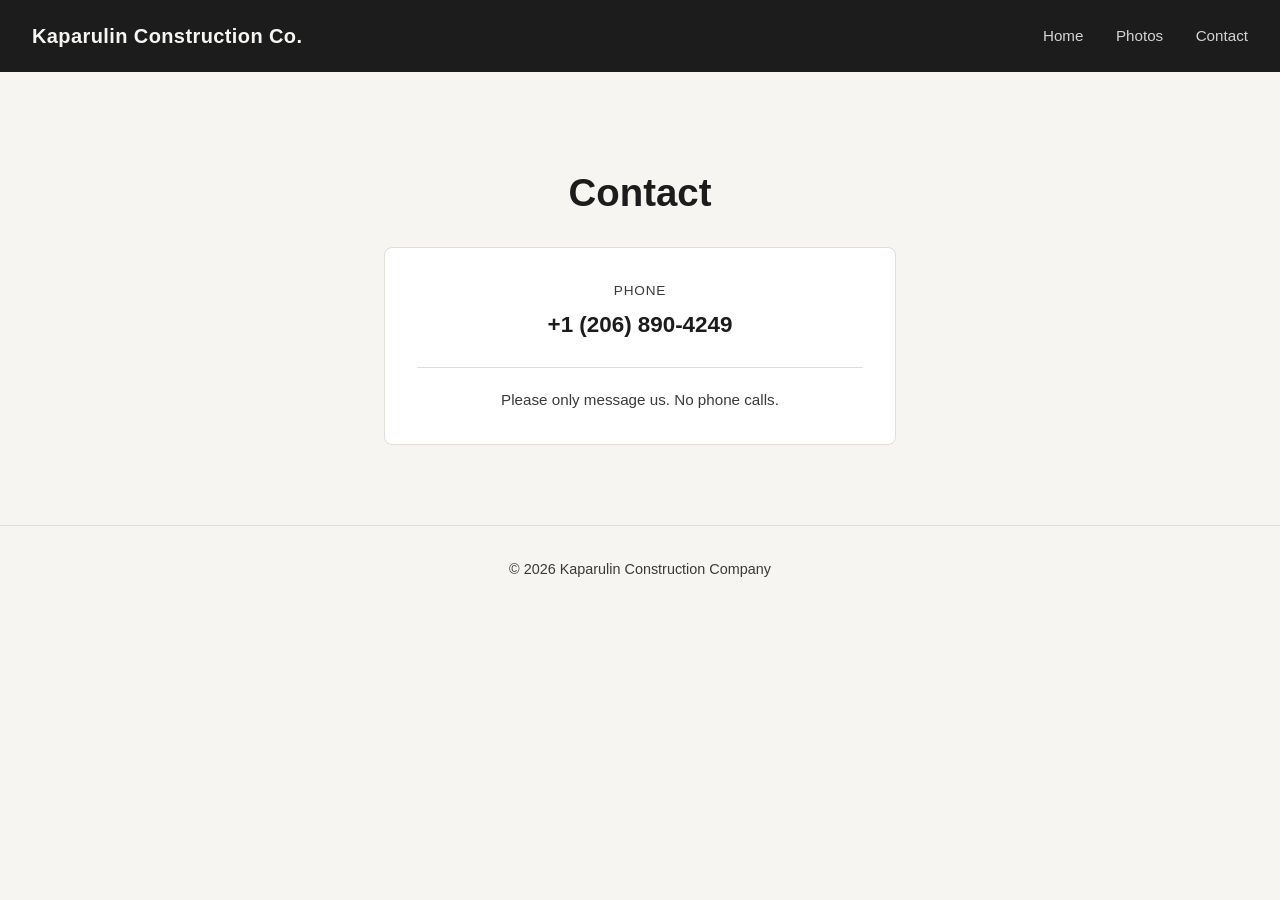
==== contact.html @ 2d28776e "Initial site: gallery, home, contact pages" ====
<!DOCTYPE html>
<html lang="en">
<head>
<meta charset="UTF-8">
<meta name="viewport" content="width=device-width, initial-scale=1.0">
<title>Contact — Kaparulin Construction Company</title>
<meta name="description" content="Contact Kaparulin Construction Company for tile, stone, fireplace, and sauna construction work.">
<link rel="stylesheet" href="style.css">
</head>
<body>

<header>
  <div class="brand">Kaparulin Construction Co.</div>
  <nav>
    <a href="index.html">Home</a>
    <a href="gallery.html">Photos</a>
    <a href="contact.html">Contact</a>
  </nav>
</header>

<div class="contact-wrap">
  <h1>Contact</h1>

  <div class="contact-card">
    <div class="label">Phone</div>
    <div class="value">+1 (206) 890-4249</div>
    <div class="note">Please only message us. No phone calls.</div>
  </div>
</div>

<footer>
  &copy; <span id="year"></span> Kaparulin Construction Company
</footer>

<script>document.getElementById('year').textContent = new Date().getFullYear();</script>
</body>
</html>
---- style.css ----
:root {
  --charcoal: #1c1c1c;
  --stone: #3a3a3a;
  --cream: #f7f5f2;
  --accent: #b5651d;
  --line: #e2ddd6;
}

* { box-sizing: border-box; }

body {
  margin: 0;
  font-family: -apple-system, BlinkMacSystemFont, "Segoe UI", Helvetica, Arial, sans-serif;
  background: var(--cream);
  color: var(--charcoal);
  line-height: 1.6;
}

a { color: inherit; text-decoration: none; }

header {
  display: flex;
  justify-content: space-between;
  align-items: center;
  padding: 1.25rem 2rem;
  background: var(--charcoal);
  color: var(--cream);
  position: sticky;
  top: 0;
  z-index: 100;
}

header .brand {
  font-size: 1.25rem;
  font-weight: 700;
  letter-spacing: 0.02em;
}

nav a {
  margin-left: 1.75rem;
  font-size: 0.95rem;
  font-weight: 500;
  opacity: 0.85;
  transition: opacity 0.15s;
}

nav a:hover { opacity: 1; }

.hero {
  text-align: center;
  padding: 4.5rem 1.5rem 3rem;
}

.hero h1 {
  font-size: clamp(1.9rem, 4vw, 3rem);
  margin: 0 0 0.5rem;
  font-weight: 800;
}

.hero p {
  font-size: 1.15rem;
  color: var(--stone);
  margin: 0;
}

.hero .cta {
  display: inline-block;
  margin-top: 1.75rem;
  padding: 0.8rem 1.9rem;
  background: var(--accent);
  color: #fff;
  border-radius: 3px;
  font-weight: 600;
  letter-spacing: 0.02em;
}

.featured {
  display: grid;
  grid-template-columns: repeat(3, 1fr);
  gap: 0.5rem;
  max-width: 1100px;
  margin: 0 auto 3.5rem;
  padding: 0 1.5rem;
}

.featured img {
  width: 100%;
  height: 260px;
  object-fit: cover;
  border-radius: 4px;
}

.about {
  max-width: 720px;
  margin: 0 auto 4rem;
  padding: 0 1.5rem;
  text-align: center;
}

.about h2 {
  font-size: 1.6rem;
  margin-bottom: 1rem;
}

.about p {
  color: var(--stone);
  font-size: 1.05rem;
}

.gallery-header {
  text-align: center;
  padding: 3rem 1.5rem 2rem;
}

.gallery-header h1 {
  font-size: clamp(1.7rem, 3.5vw, 2.4rem);
  margin: 0;
}

.gallery {
  display: grid;
  grid-template-columns: repeat(auto-fill, minmax(230px, 1fr));
  gap: 0.6rem;
  max-width: 1200px;
  margin: 0 auto;
  padding: 0 1.5rem 4rem;
}

.gallery img {
  width: 100%;
  height: 230px;
  object-fit: cover;
  border-radius: 4px;
  cursor: pointer;
  transition: opacity 0.15s;
  display: block;
}

.gallery img:hover { opacity: 0.85; }

.lightbox {
  display: none;
  position: fixed;
  inset: 0;
  background: rgba(10, 10, 10, 0.92);
  z-index: 1000;
  align-items: center;
  justify-content: center;
  padding: 2rem;
}

.lightbox.open { display: flex; }

.lightbox img {
  max-width: 90vw;
  max-height: 85vh;
  border-radius: 4px;
}

.lightbox .close,
.lightbox .prev,
.lightbox .next {
  position: absolute;
  color: #fff;
  font-size: 2rem;
  cursor: pointer;
  user-select: none;
  padding: 0.5rem 1rem;
}

.lightbox .close { top: 1rem; right: 1.5rem; font-size: 2.2rem; }
.lightbox .prev { left: 0.5rem; top: 50%; transform: translateY(-50%); }
.lightbox .next { right: 0.5rem; top: 50%; transform: translateY(-50%); }

.contact-wrap {
  max-width: 560px;
  margin: 0 auto;
  padding: 4rem 1.5rem 5rem;
  text-align: center;
}

.contact-wrap h1 {
  font-size: clamp(1.7rem, 3.5vw, 2.4rem);
  margin-bottom: 1.5rem;
}

.contact-card {
  background: #fff;
  border: 1px solid var(--line);
  border-radius: 8px;
  padding: 2rem;
  margin-top: 1.5rem;
}

.contact-card .label {
  font-size: 0.85rem;
  text-transform: uppercase;
  letter-spacing: 0.06em;
  color: var(--stone);
  margin-bottom: 0.3rem;
}

.contact-card .value {
  font-size: 1.4rem;
  font-weight: 700;
  margin-bottom: 1.5rem;
}

.contact-card .note {
  font-size: 0.95rem;
  color: var(--stone);
  border-top: 1px solid var(--line);
  padding-top: 1.25rem;
}

footer {
  text-align: center;
  padding: 2rem 1.5rem;
  color: var(--stone);
  font-size: 0.9rem;
  border-top: 1px solid var(--line);
}

@media (max-width: 640px) {
  header { padding: 1rem 1.25rem; }
  nav a { margin-left: 1.1rem; font-size: 0.88rem; }
  .featured { grid-template-columns: 1fr; }
  .featured img { height: 220px; }
}
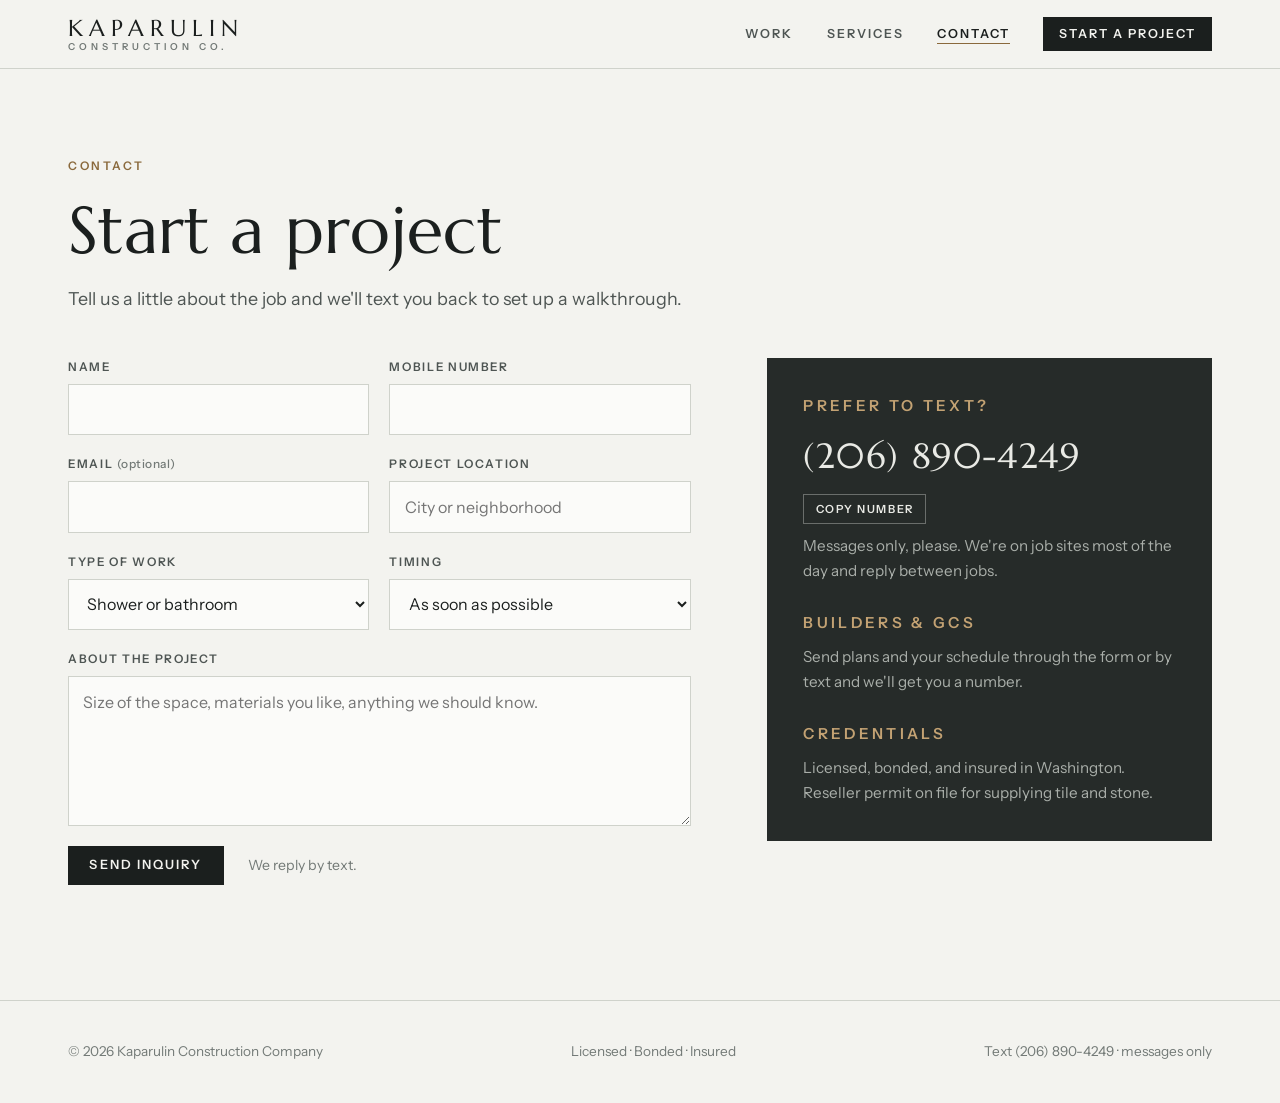
==== commit 3b672bf2: "Initial site" ====
--- a/contact.html
+++ b/contact.html
@@ -1,37 +1,121 @@
-<!DOCTYPE html>
+<!doctype html>
 <html lang="en">
 <head>
-<meta charset="UTF-8">
-<meta name="viewport" content="width=device-width, initial-scale=1.0">
-<title>Contact — Kaparulin Construction Company</title>
-<meta name="description" content="Contact Kaparulin Construction Company for tile, stone, fireplace, and sauna construction work.">
+<meta charset="utf-8">
+<meta name="viewport" content="width=device-width, initial-scale=1, viewport-fit=cover">
+<title>Contact | Kaparulin Construction Company</title>
+<meta name="description" content="Start a tile, stone, or masonry project with Kaparulin Construction Company. Text (206) 890-4249 or send an inquiry.">
+<link rel="canonical" href="https://kaparulinconstruction.com/contact.html">
+<meta property="og:title" content="Contact | Kaparulin Construction Company">
+<meta property="og:description" content="Start a tile, stone, or masonry project with Kaparulin Construction Company. Text (206) 890-4249 or send an inquiry.">
+<meta property="og:image" content="https://kaparulinconstruction.com/images/full/photo25.jpg">
+<meta property="og:type" content="website">
+<meta name="theme-color" content="#F3F3EF">
+<link rel="icon" href="data:image/svg+xml,<svg xmlns='http://www.w3.org/2000/svg' viewBox='0 0 64 64'><rect width='64' height='64' fill='%23262B29'/><text x='32' y='44' font-family='Georgia,serif' font-size='34' text-anchor='middle' fill='%23E9EAE5'>K</text></svg>">
+<link rel="preconnect" href="https://fonts.googleapis.com"><link rel="preconnect" href="https://fonts.gstatic.com" crossorigin><link rel="stylesheet" href="https://fonts.googleapis.com/css2?family=Instrument+Sans:wght@400;500;600&family=Marcellus&display=swap">
 <link rel="stylesheet" href="style.css">
 </head>
 <body>
-
-<header>
-  <div class="brand">Kaparulin Construction Co.</div>
-  <nav>
-    <a href="index.html">Home</a>
-    <a href="gallery.html">Photos</a>
-    <a href="contact.html">Contact</a>
-  </nav>
+<header class="site-header">
+  <div class="wrap">
+    <a class="mark" href="index.html" aria-label="Kaparulin Construction Company, home">
+      <span class="mark__name">KAPARULIN</span>
+      <span class="mark__sub">Construction Co.</span>
+    </a>
+    <nav class="nav" aria-label="Main">
+      <a href="gallery.html">Work</a>
+      <a class="hide-sm" href="index.html#services">Services</a>
+      <a href="contact.html" aria-current="page">Contact</a>
+      <a class="btn" href="contact.html">Start a project</a>
+    </nav>
+  </div>
 </header>
 
-<div class="contact-wrap">
-  <h1>Contact</h1>
+<main>
+<section class="page-head">
+  <div class="wrap">
+    <p class="eyebrow">Contact</p>
+    <h1>Start a project</h1>
+    <p class="lede">Tell us a little about the job and we'll text you back to set up a walkthrough.</p>
+  </div>
+</section>
+<section class="section" style="padding-top:0">
+  <div class="wrap contact">
+    <form class="form" id="inquiry" novalidate>
+      <div class="field">
+        <label for="f-name">Name</label>
+        <input id="f-name" name="name" autocomplete="name" required>
+      </div>
+      <div class="field">
+        <label for="f-phone">Mobile number</label>
+        <input id="f-phone" name="phone" type="tel" autocomplete="tel" required>
+      </div>
+      <div class="field">
+        <label for="f-email">Email <em>(optional)</em></label>
+        <input id="f-email" name="email" type="email" autocomplete="email">
+      </div>
+      <div class="field">
+        <label for="f-city">Project location</label>
+        <input id="f-city" name="location" placeholder="City or neighborhood" autocomplete="address-level2">
+      </div>
+      <div class="field">
+        <label for="f-type">Type of work</label>
+        <select id="f-type" name="project_type">
+          <option>Shower or bathroom</option>
+          <option>Kitchen or backsplash</option>
+          <option>Fireplace</option>
+          <option>Patio or outdoor stone</option>
+          <option>Sauna</option>
+          <option>Subcontract for a builder</option>
+          <option>Something else</option>
+        </select>
+      </div>
+      <div class="field">
+        <label for="f-when">Timing</label>
+        <select id="f-when" name="timing">
+          <option>As soon as possible</option>
+          <option>In the next 1 to 3 months</option>
+          <option>In 3 to 6 months</option>
+          <option>Still planning</option>
+        </select>
+      </div>
+      <div class="field field--full">
+        <label for="f-msg">About the project</label>
+        <textarea id="f-msg" name="message" placeholder="Size of the space, materials you like, anything we should know." required></textarea>
+      </div>
+      <div class="form__foot">
+        <button class="btn" type="submit">Send inquiry</button>
+        <span class="form__note">We reply by text.</span>
+      </div>
+      <div class="status" id="status" role="status" hidden></div>
+    </form>
 
-  <div class="contact-card">
-    <div class="label">Phone</div>
-    <div class="value">+1 (206) 890-4249</div>
-    <div class="note">Please only message us. No phone calls.</div>
+    <aside class="aside">
+      <div class="aside__block">
+        <p class="eyebrow">Prefer to text?</p>
+        <a class="phone" href="sms:+12068904249" id="phone">(206) 890-4249</a>
+        <button class="copy" type="button" data-copy="(206) 890-4249">Copy number</button>
+        <p>Messages only, please. We're on job sites most of the day and reply between jobs.</p>
+      </div>
+      <div class="aside__block">
+        <p class="eyebrow">Builders &amp; GCs</p>
+        <p>Send plans and your schedule through the form or by text and we'll get you a number.</p>
+      </div>
+      <div class="aside__block">
+        <p class="eyebrow">Credentials</p>
+        <p>Licensed, bonded, and insured in Washington. Reseller permit on file for supplying tile and stone.</p>
+      </div>
+    </aside>
   </div>
-</div>
-
-<footer>
-  &copy; <span id="year"></span> Kaparulin Construction Company
+</section>
+</main>
+<footer class="site-footer">
+  <div class="wrap">
+    <div>&copy; <span data-year>2026</span> Kaparulin Construction Company</div>
+    <div>Licensed &middot; Bonded &middot; Insured</div>
+    <div>Text <a href="sms:+12068904249">(206) 890-4249</a> &middot; messages only</div>
+  </div>
 </footer>
-
-<script>document.getElementById('year').textContent = new Date().getFullYear();</script>
+<script src="main.js"></script>
 </body>
 </html>
--- a/style.css
+++ b/style.css
@@ -1,229 +1,249 @@
+/* Kaparulin Construction Company */
 :root {
-  --charcoal: #1c1c1c;
-  --stone: #3a3a3a;
-  --cream: #f7f5f2;
-  --accent: #b5651d;
-  --line: #e2ddd6;
-}
-
-* { box-sizing: border-box; }
-
+  --page: #F3F3EF;
+  --band: #E6E7E2;
+  --line: #CFD2CB;
+  --ink: #1B1F1E;
+  --ink-2: #4E5553;
+  --ink-3: #737A77;
+  --bronze: #8A693C;
+  --bronze-deep: #6E522B;
+  --grout: #262B29;
+  --on-grout: #E9EAE5;
+  --on-grout-2: #A9AEA9;
+  --display: "Marcellus", "Trajan Pro", Georgia, "Times New Roman", serif;
+  --body: "Instrument Sans", "Helvetica Neue", Arial, system-ui, sans-serif;
+  --gutter: clamp(16px, 4vw, 48px);
+  --max: 1240px;
+  color-scheme: light;
+}
+
+*, *::before, *::after { box-sizing: border-box; }
+html { -webkit-text-size-adjust: 100%; scroll-behavior: smooth; }
 body {
   margin: 0;
-  font-family: -apple-system, BlinkMacSystemFont, "Segoe UI", Helvetica, Arial, sans-serif;
-  background: var(--cream);
-  color: var(--charcoal);
+  background: var(--page);
+  color: var(--ink);
+  font-family: var(--body);
+  font-size: 17px;
   line-height: 1.6;
-}
-
-a { color: inherit; text-decoration: none; }
-
-header {
-  display: flex;
-  justify-content: space-between;
-  align-items: center;
-  padding: 1.25rem 2rem;
-  background: var(--charcoal);
-  color: var(--cream);
-  position: sticky;
-  top: 0;
-  z-index: 100;
-}
-
-header .brand {
-  font-size: 1.25rem;
-  font-weight: 700;
-  letter-spacing: 0.02em;
-}
-
-nav a {
-  margin-left: 1.75rem;
-  font-size: 0.95rem;
-  font-weight: 500;
-  opacity: 0.85;
-  transition: opacity 0.15s;
-}
-
-nav a:hover { opacity: 1; }
-
-.hero {
-  text-align: center;
-  padding: 4.5rem 1.5rem 3rem;
-}
-
-.hero h1 {
-  font-size: clamp(1.9rem, 4vw, 3rem);
-  margin: 0 0 0.5rem;
-  font-weight: 800;
-}
-
-.hero p {
-  font-size: 1.15rem;
-  color: var(--stone);
+  -webkit-font-smoothing: antialiased;
+}
+img { display: block; max-width: 100%; height: auto; }
+a { color: inherit; }
+[hidden] { display: none !important; }
+
+.wrap { width: 100%; max-width: var(--max); margin-inline: auto; padding-inline: var(--gutter); }
+
+h1, h2, h3 {
+  font-family: var(--display);
+  font-weight: 400;
+  line-height: 1.12;
+  letter-spacing: 0.005em;
+  text-wrap: balance;
   margin: 0;
 }
-
-.hero .cta {
-  display: inline-block;
-  margin-top: 1.75rem;
-  padding: 0.8rem 1.9rem;
-  background: var(--accent);
-  color: #fff;
-  border-radius: 3px;
+h1 { font-size: clamp(2.35rem, 5.2vw, 4.1rem); }
+h2 { font-size: clamp(1.9rem, 3.4vw, 2.75rem); }
+h3 { font-size: 1.4rem; }
+p { margin: 0; max-width: 62ch; }
+
+.eyebrow {
+  font-family: var(--body);
+  font-size: 0.74rem;
   font-weight: 600;
-  letter-spacing: 0.02em;
-}
-
-.featured {
-  display: grid;
-  grid-template-columns: repeat(3, 1fr);
-  gap: 0.5rem;
-  max-width: 1100px;
-  margin: 0 auto 3.5rem;
-  padding: 0 1.5rem;
-}
-
-.featured img {
-  width: 100%;
-  height: 260px;
-  object-fit: cover;
-  border-radius: 4px;
-}
-
-.about {
-  max-width: 720px;
-  margin: 0 auto 4rem;
-  padding: 0 1.5rem;
-  text-align: center;
-}
-
-.about h2 {
-  font-size: 1.6rem;
-  margin-bottom: 1rem;
-}
-
-.about p {
-  color: var(--stone);
-  font-size: 1.05rem;
-}
-
-.gallery-header {
-  text-align: center;
-  padding: 3rem 1.5rem 2rem;
-}
-
-.gallery-header h1 {
-  font-size: clamp(1.7rem, 3.5vw, 2.4rem);
-  margin: 0;
-}
-
-.gallery {
-  display: grid;
-  grid-template-columns: repeat(auto-fill, minmax(230px, 1fr));
-  gap: 0.6rem;
-  max-width: 1200px;
-  margin: 0 auto;
-  padding: 0 1.5rem 4rem;
-}
-
-.gallery img {
-  width: 100%;
-  height: 230px;
-  object-fit: cover;
-  border-radius: 4px;
+  letter-spacing: 0.22em;
+  text-transform: uppercase;
+  color: var(--bronze);
+}
+.lede { font-size: 1.12rem; color: var(--ink-2); }
+
+/* Buttons */
+.btn {
+  display: inline-flex; align-items: center; justify-content: center; gap: 0.6em;
+  padding: 0.95em 1.6em;
+  font: 600 0.8rem/1 var(--body);
+  letter-spacing: 0.16em; text-transform: uppercase;
+  text-decoration: none;
+  border: 1px solid var(--ink);
+  background: var(--ink); color: var(--page);
   cursor: pointer;
-  transition: opacity 0.15s;
-  display: block;
-}
-
-.gallery img:hover { opacity: 0.85; }
-
-.lightbox {
-  display: none;
-  position: fixed;
-  inset: 0;
-  background: rgba(10, 10, 10, 0.92);
-  z-index: 1000;
-  align-items: center;
-  justify-content: center;
-  padding: 2rem;
-}
-
-.lightbox.open { display: flex; }
-
-.lightbox img {
-  max-width: 90vw;
-  max-height: 85vh;
-  border-radius: 4px;
-}
-
-.lightbox .close,
-.lightbox .prev,
-.lightbox .next {
-  position: absolute;
-  color: #fff;
-  font-size: 2rem;
-  cursor: pointer;
-  user-select: none;
-  padding: 0.5rem 1rem;
-}
-
-.lightbox .close { top: 1rem; right: 1.5rem; font-size: 2.2rem; }
-.lightbox .prev { left: 0.5rem; top: 50%; transform: translateY(-50%); }
-.lightbox .next { right: 0.5rem; top: 50%; transform: translateY(-50%); }
-
-.contact-wrap {
-  max-width: 560px;
-  margin: 0 auto;
-  padding: 4rem 1.5rem 5rem;
-  text-align: center;
-}
-
-.contact-wrap h1 {
-  font-size: clamp(1.7rem, 3.5vw, 2.4rem);
-  margin-bottom: 1.5rem;
-}
-
-.contact-card {
-  background: #fff;
-  border: 1px solid var(--line);
-  border-radius: 8px;
-  padding: 2rem;
-  margin-top: 1.5rem;
-}
-
-.contact-card .label {
-  font-size: 0.85rem;
-  text-transform: uppercase;
-  letter-spacing: 0.06em;
-  color: var(--stone);
-  margin-bottom: 0.3rem;
-}
-
-.contact-card .value {
-  font-size: 1.4rem;
-  font-weight: 700;
-  margin-bottom: 1.5rem;
-}
-
-.contact-card .note {
-  font-size: 0.95rem;
-  color: var(--stone);
+  transition: background .2s, color .2s, border-color .2s;
+}
+.btn:hover { background: var(--bronze-deep); border-color: var(--bronze-deep); }
+.btn--ghost { background: transparent; color: var(--ink); }
+.btn--ghost:hover { background: var(--ink); color: var(--page); border-color: var(--ink); }
+.btn--light { background: var(--on-grout); color: var(--grout); border-color: var(--on-grout); }
+.btn--light:hover { background: transparent; color: var(--on-grout); border-color: var(--on-grout); }
+a:focus-visible, button:focus-visible, input:focus-visible, select:focus-visible, textarea:focus-visible {
+  outline: 2px solid var(--bronze); outline-offset: 3px;
+}
+
+/* Header */
+.site-header {
+  position: sticky; top: env(safe-area-inset-top, 0px); z-index: 20;
+  background: color-mix(in srgb, var(--page) 90%, transparent);
+  backdrop-filter: blur(10px); -webkit-backdrop-filter: blur(10px);
+  border-bottom: 1px solid var(--line);
+}
+.site-header .wrap { display: flex; align-items: center; justify-content: space-between; gap: 24px; padding-block: 16px; }
+.mark { display: grid; gap: 3px; text-decoration: none; line-height: 1; }
+.mark__name { font-family: var(--display); font-size: 1.45rem; letter-spacing: 0.26em; margin-right: -0.26em; }
+.mark__sub { font-size: 0.6rem; font-weight: 600; letter-spacing: 0.42em; color: var(--ink-3); text-transform: uppercase; }
+.nav { display: flex; align-items: center; gap: clamp(14px, 2.6vw, 34px); }
+.nav a { font-size: 0.78rem; font-weight: 600; letter-spacing: 0.16em; text-transform: uppercase; text-decoration: none; color: var(--ink-2); }
+.nav a:hover, .nav a[aria-current="page"] { color: var(--ink); }
+.nav a[aria-current="page"] { box-shadow: inset 0 -1px 0 var(--bronze); }
+.nav .btn { color: var(--page); padding: 0.8em 1.2em; }
+.nav .btn:hover { color: var(--page); }
+
+/* Hero */
+.hero .wrap {
+  display: grid; grid-template-columns: 1.05fr 0.95fr; gap: clamp(32px, 6vw, 88px);
+  align-items: center; padding-block: clamp(40px, 7vw, 96px);
+}
+.hero__text { display: grid; gap: 26px; }
+.hero__actions { display: flex; flex-wrap: wrap; gap: 12px; }
+.hero__figure { margin: 0; display: grid; gap: 12px; }
+.hero__figure img { width: 100%; aspect-ratio: 4 / 5; object-fit: cover; }
+.caption { font-size: 0.8rem; color: var(--ink-3); letter-spacing: 0.04em; }
+
+.creds {
+  display: flex; flex-wrap: wrap; gap: 10px 0;
+  list-style: none; margin: 8px 0 0; padding: 22px 0 0;
   border-top: 1px solid var(--line);
-  padding-top: 1.25rem;
-}
-
-footer {
-  text-align: center;
-  padding: 2rem 1.5rem;
-  color: var(--stone);
-  font-size: 0.9rem;
-  border-top: 1px solid var(--line);
-}
-
+  font-size: 0.78rem; font-weight: 600; letter-spacing: 0.14em; text-transform: uppercase; color: var(--ink-2);
+}
+.creds li:not(:last-child)::after { content: "·"; margin-inline: 0.9em; color: var(--bronze); }
+
+/* Sections */
+.section { padding-block: clamp(64px, 9vw, 120px); }
+.section--band { background: var(--band); }
+.section--grout { background: var(--grout); color: var(--on-grout); }
+.section--grout .lede, .section--grout p { color: var(--on-grout-2); }
+.section--grout .eyebrow { color: #C3A273; }
+.section__head { display: grid; gap: 16px; margin-bottom: clamp(36px, 5vw, 60px); max-width: 720px; }
+
+/* Services */
+.services { list-style: none; margin: 0; padding: 0; border-top: 1px solid var(--line); }
+.service {
+  display: grid; grid-template-columns: minmax(180px, 0.9fr) 2fr; gap: 12px 48px;
+  padding-block: 30px; border-bottom: 1px solid var(--line);
+}
+.service p { color: var(--ink-2); }
+
+/* Featured work, set like tile with dark grout joints */
+.tilewall {
+  display: grid; grid-template-columns: 1.25fr 1fr 1fr; grid-template-rows: repeat(2, minmax(0, 1fr));
+  gap: 5px; padding: 5px; background: var(--grout);
+}
+.tilewall a { position: relative; display: block; overflow: hidden; min-height: 0; }
+.tilewall a:first-child { grid-row: span 2; }
+.tilewall img { width: 100%; height: 100%; object-fit: cover; aspect-ratio: 4 / 3.4; transition: transform .6s ease; }
+.tilewall a:first-child img { aspect-ratio: auto; }
+.tilewall a:hover img { transform: scale(1.03); }
+.tilewall span {
+  position: absolute; left: 0; right: 0; bottom: 0; padding: 28px 14px 12px;
+  font-size: 0.78rem; letter-spacing: 0.04em; color: #fff;
+  background: linear-gradient(transparent, rgba(15,18,17,.72));
+}
+.section__foot { margin-top: 32px; display: flex; justify-content: flex-end; }
+
+/* Process */
+.steps { list-style: none; margin: 0; padding: 0; display: grid; grid-template-columns: repeat(4, 1fr); gap: 36px; counter-reset: step; }
+.steps li { display: grid; gap: 12px; align-content: start; padding-top: 22px; border-top: 1px solid var(--ink); counter-increment: step; }
+.steps li::before { content: counter(step, upper-roman); font-family: var(--display); font-size: 1.1rem; color: var(--bronze); }
+.steps p { color: var(--ink-2); font-size: 0.98rem; }
+
+/* Builders */
+.split { display: grid; grid-template-columns: 1fr 1fr; gap: clamp(36px, 6vw, 88px); align-items: center; }
+.split__text { display: grid; gap: 22px; }
+.split img { width: 100%; aspect-ratio: 5 / 4; object-fit: cover; }
+
+/* Closing call to action */
+.cta { text-align: left; display: grid; gap: 22px; justify-items: start; }
+.phone { font-family: var(--display); font-size: clamp(1.6rem, 3vw, 2.2rem); letter-spacing: 0.04em; text-decoration: none; }
+
+/* Footer */
+.site-footer { border-top: 1px solid var(--line); padding-block: 40px; font-size: 0.85rem; color: var(--ink-3); }
+.site-footer .wrap { display: flex; flex-wrap: wrap; justify-content: space-between; gap: 18px 40px; }
+.site-footer a { text-decoration: none; }
+.site-footer a:hover { color: var(--ink); }
+
+/* Page heading for inner pages */
+.page-head .wrap { display: grid; gap: 18px; padding-block: clamp(48px, 7vw, 88px) clamp(28px, 4vw, 44px); }
+
+/* Gallery */
+.filters { display: flex; flex-wrap: wrap; gap: 8px; margin-bottom: 28px; }
+.filter {
+  font: 600 0.74rem/1 var(--body); letter-spacing: 0.14em; text-transform: uppercase;
+  padding: 0.85em 1.2em; border: 1px solid var(--line); background: transparent; color: var(--ink-2); cursor: pointer;
+}
+.filter:hover { border-color: var(--ink); color: var(--ink); }
+.filter[aria-pressed="true"] { background: var(--ink); border-color: var(--ink); color: var(--page); }
+.filter small { font-weight: 500; opacity: .6; margin-left: .4em; letter-spacing: .04em; }
+.grid { display: grid; grid-template-columns: repeat(auto-fill, minmax(230px, 1fr)); gap: 6px; }
+.grid button { padding: 0; border: 0; background: var(--band); cursor: zoom-in; overflow: hidden; display: block; width: 100%; }
+.grid img { width: 100%; aspect-ratio: 4 / 5; object-fit: cover; transition: transform .5s ease, opacity .3s; }
+.grid button:hover img { transform: scale(1.04); }
+
+.lightbox { border: 0; padding: 0; background: transparent; max-width: 100vw; max-height: 100vh; width: 100vw; height: 100vh; margin: 0; }
+.lightbox::backdrop { background: rgba(14,16,15,.94); }
+.lightbox__inner { position: relative; width: 100%; height: 100%; display: grid; grid-template-rows: 1fr auto; place-items: center; padding: 56px 16px 20px; gap: 14px; }
+.lightbox img { max-width: min(100%, 1400px); max-height: 100%; object-fit: contain; min-height: 0; }
+.lightbox__cap { color: #D9DBD6; font-size: 0.9rem; letter-spacing: .03em; text-align: center; }
+.lightbox__btn {
+  position: absolute; border: 1px solid rgba(255,255,255,.3); background: rgba(20,22,21,.5); color: #fff;
+  width: 48px; height: 48px; font-size: 1.3rem; cursor: pointer; display: grid; place-items: center;
+}
+.lightbox__btn:hover { background: rgba(255,255,255,.14); }
+.lightbox__close { top: 12px; right: 12px; }
+.lightbox__prev { left: 12px; top: 50%; transform: translateY(-50%); }
+.lightbox__next { right: 12px; top: 50%; transform: translateY(-50%); }
+
+/* Contact */
+.contact { display: grid; grid-template-columns: 1.4fr 1fr; gap: clamp(36px, 6vw, 88px); align-items: start; }
+.form { display: grid; grid-template-columns: 1fr 1fr; gap: 20px; }
+.field { display: grid; gap: 7px; }
+.field--full { grid-column: 1 / -1; }
+.field label { font-size: 0.74rem; font-weight: 600; letter-spacing: 0.14em; text-transform: uppercase; color: var(--ink-2); }
+.field label em { font-style: normal; font-weight: 500; letter-spacing: .04em; text-transform: none; color: var(--ink-3); }
+.field input, .field select, .field textarea {
+  font: 400 1rem/1.4 var(--body); color: var(--ink);
+  background: #FBFBF9; border: 1px solid var(--line); border-radius: 0; padding: 0.85em 0.9em; width: 100%;
+}
+.field textarea { min-height: 150px; resize: vertical; }
+.field input:focus, .field select:focus, .field textarea:focus { border-color: var(--ink); outline: none; box-shadow: 0 0 0 1px var(--ink); }
+.form__foot { grid-column: 1 / -1; display: flex; flex-wrap: wrap; align-items: center; gap: 16px 24px; }
+.form__note { font-size: 0.88rem; color: var(--ink-3); }
+.status { grid-column: 1 / -1; padding: 16px 18px; border-left: 2px solid var(--bronze); background: var(--band); font-size: 0.95rem; }
+.aside { display: grid; gap: 28px; padding: clamp(24px, 3vw, 36px); background: var(--grout); color: var(--on-grout); }
+.aside p { color: var(--on-grout-2); font-size: 0.95rem; }
+.aside .eyebrow { color: #C3A273; }
+.aside__block { display: grid; gap: 10px; }
+.copy { font: 600 0.7rem/1 var(--body); letter-spacing: .14em; text-transform: uppercase; background: transparent; color: var(--on-grout); border: 1px solid rgba(233,234,229,.35); padding: .75em 1em; cursor: pointer; justify-self: start; }
+.copy:hover { border-color: var(--on-grout); }
+
+/* Responsive */
+@media (max-width: 900px) {
+  .hero .wrap, .split, .contact { grid-template-columns: 1fr; }
+  .hero__figure img { aspect-ratio: 5 / 4; }
+  .steps { grid-template-columns: 1fr 1fr; }
+  .service { grid-template-columns: 1fr; }
+}
 @media (max-width: 640px) {
-  header { padding: 1rem 1.25rem; }
-  nav a { margin-left: 1.1rem; font-size: 0.88rem; }
-  .featured { grid-template-columns: 1fr; }
-  .featured img { height: 220px; }
-}
+  body { font-size: 16px; }
+  .nav .btn, .nav .hide-sm { display: none; }
+  .mark__name { font-size: 1.2rem; }
+  .tilewall { grid-template-columns: 1fr 1fr; grid-template-rows: auto; }
+  .tilewall a:first-child { grid-column: 1 / -1; grid-row: auto; }
+  .tilewall a:first-child img { aspect-ratio: 4 / 3; }
+  .steps { grid-template-columns: 1fr; }
+  .form { grid-template-columns: 1fr; }
+  .grid { grid-template-columns: repeat(2, 1fr); gap: 4px; }
+  .lightbox__prev, .lightbox__next { top: auto; bottom: 14px; transform: none; }
+}
+@media (prefers-reduced-motion: reduce) {
+  html { scroll-behavior: auto; }
+  *, *::before, *::after { transition: none !important; animation: none !important; }
+}
